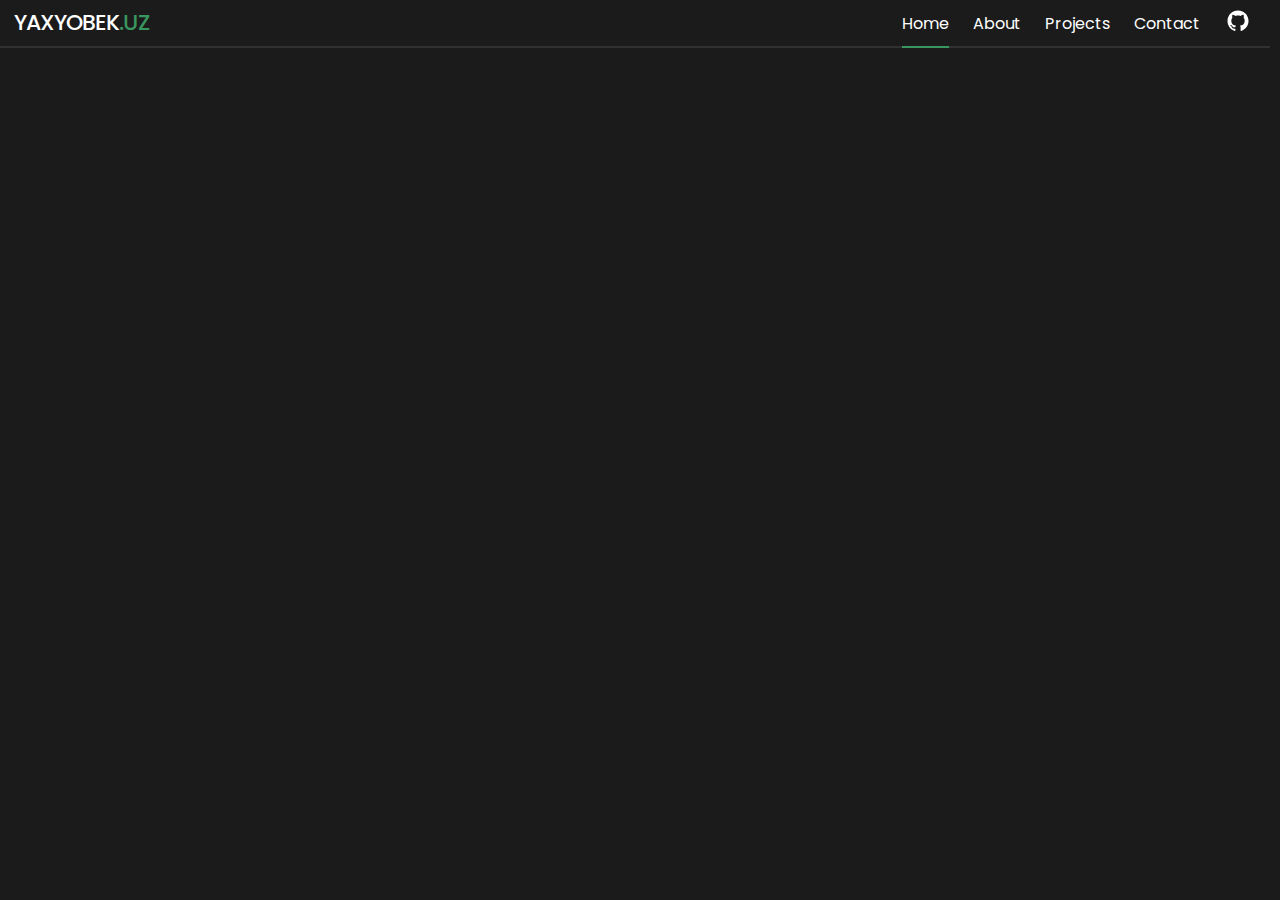
==== pages/index.html @ e4a643f2 "create header" ====
<html lang="en">
  <head>
    <meta charset="UTF-8" />
    <meta name="viewport" content="width=device-width, initial-scale=1.0" />
    <link rel="preconnect" href="https://fonts.googleapis.com" />
    <link rel="preconnect" href="https://fonts.gstatic.com" crossorigin />
    <link
      href="https://fonts.googleapis.com/css2?family=Poppins:ital,wght@0,100;0,200;0,300;0,400;0,500;0,600;0,700;0,800;0,900;1,100;1,200;1,300;1,400;1,500;1,600;1,700;1,800;1,900&family=Rubik+Glitch&display=swap"
      rel="stylesheet"
    />
    <link rel="stylesheet" href="../styles/css/index.css" />

    <script src="../components/header-component.js"></script>
    <title>Portfolio</title>
  </head>
  <body>
    <header-component></header-component>
  </body>
</html>
---- styles/css/index.css ----
.header {
  display: flex;
  align-items: center;
  justify-content: space-between;
  height: 48px;
  padding: 8px 14px;
  gap: 0px;
  border-bottom: 2px solid rgb(49, 49, 49);
  color: rgb(255, 255, 255);
}
.header .header__title {
  font-size: 22px;
  font-weight: 500;
  line-height: 28px;
  letter-spacing: -1px;
  text-align: center;
  gap: 0;
}
.header .header__title ::after {
  content: ".UZ";
  color: rgb(57, 150, 95);
}
.header .header__right {
  display: flex;
  align-items: center;
  justify-content: center;
  font-size: 16px;
  gap: 24px;
}
.header .header__right ul {
  list-style: none;
  display: flex;
  gap: 24px;
}
.header .header__right ul li a {
  position: relative;
  text-decoration: none;
  color: rgb(255, 255, 255);
}
.header .header__right ul li a:hover {
  padding-bottom: 13px;
}
.header .header__right ul li a:hover::after {
  content: "";
  position: absolute;
  left: 0;
  right: 0;
  bottom: 0;
  height: 2px;
  width: 100%;
  transform: scaleX(1);
  background-color: rgba(57, 150, 95, 0.5);
}
.header .header__right ul li .active {
  padding-bottom: 13px;
}
.header .header__right ul li .active::after {
  content: "";
  position: absolute;
  left: 0;
  right: 0;
  bottom: 0;
  height: 2px;
  width: 100%;
  transform: scaleX(1);
  background-color: rgb(57, 150, 95);
}
.header .header__right .header__right__git-link {
  padding: 2px;
  width: 32px;
  height: 32px;
  gap: 10px;
}

* {
  scrollbar-width: thin;
  scrollbar-gutter: stable;
  margin: 0;
  padding: 0;
  box-sizing: border-box;
  font-family: "Poppins", sans-serif;
  background-color: rgb(27, 27, 27);
}
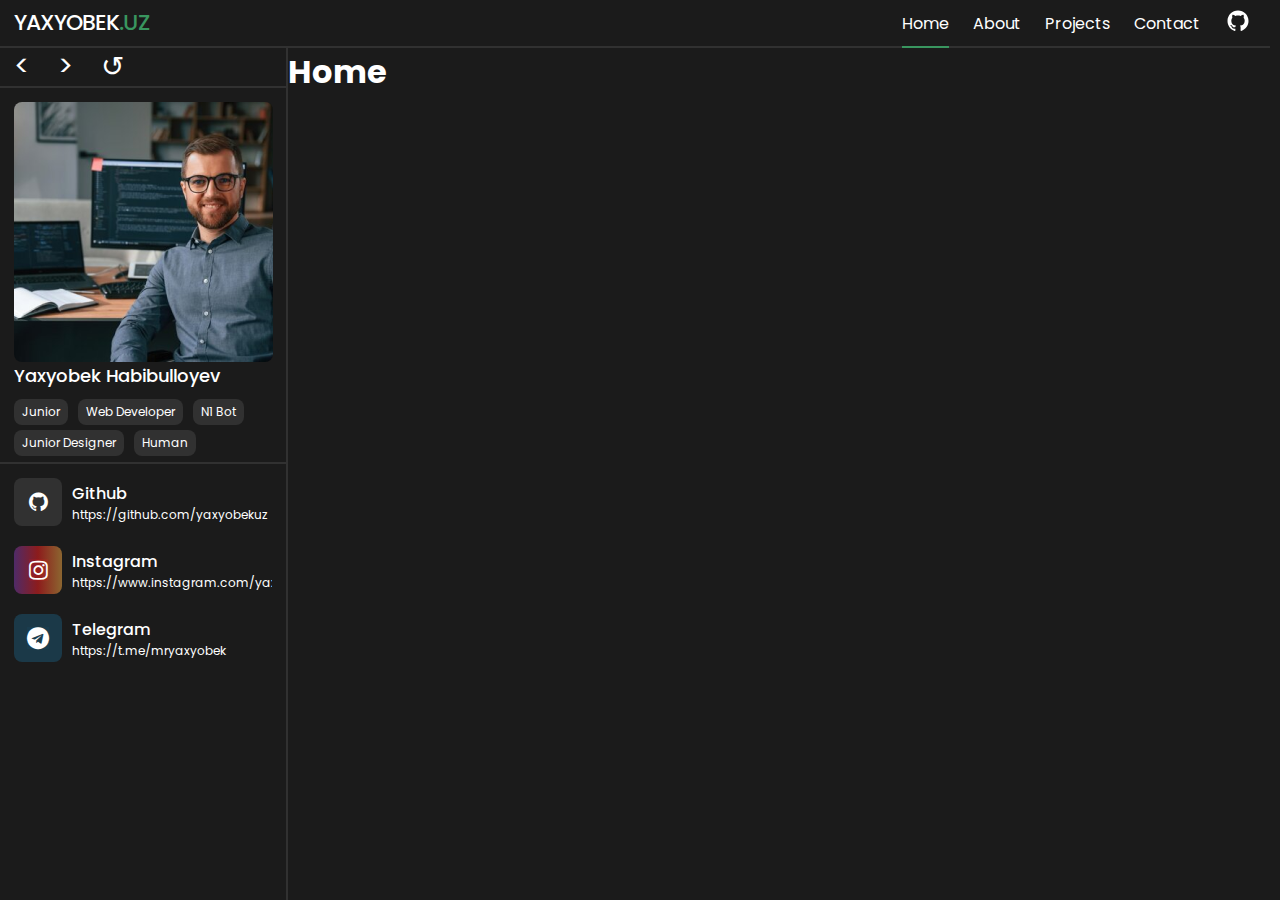
==== commit 9cf6ed89: "create sidebar" ====
--- a/pages/index.html
+++ b/pages/index.html
@@ -5,15 +5,25 @@
     <link rel="preconnect" href="https://fonts.googleapis.com" />
     <link rel="preconnect" href="https://fonts.gstatic.com" crossorigin />
     <link
-      href="https://fonts.googleapis.com/css2?family=Poppins:ital,wght@0,100;0,200;0,300;0,400;0,500;0,600;0,700;0,800;0,900;1,100;1,200;1,300;1,400;1,500;1,600;1,700;1,800;1,900&family=Rubik+Glitch&display=swap"
+      href="https://fonts.googleapis.com/css2?family=Poppins:wght@100;200;300;400;500;600;700;800;900&family=Rubik+Glitch&display=swap"
       rel="stylesheet"
     />
+    <link
+      rel="stylesheet"
+      href="https://cdnjs.cloudflare.com/ajax/libs/font-awesome/4.7.0/css/font-awesome.min.css"
+    />
+
     <link rel="stylesheet" href="../styles/css/index.css" />
-
     <script src="../components/header-component.js"></script>
+    <script src="../components/sidebar-component.js"></script>
     <title>Portfolio</title>
   </head>
+
   <body>
     <header-component></header-component>
+    <div class="content_wrapper">
+      <sidebar-component></sidebar-component>
+      <h1>Home</h1>
+    </div>
   </body>
 </html>
--- a/styles/css/index.css
+++ b/styles/css/index.css
@@ -6,7 +6,6 @@
   padding: 8px 14px;
   gap: 0px;
   border-bottom: 2px solid rgb(49, 49, 49);
-  color: rgb(255, 255, 255);
 }
 .header .header__title {
   font-size: 22px;
@@ -34,7 +33,6 @@
 }
 .header .header__right ul li a {
   position: relative;
-  text-decoration: none;
   color: rgb(255, 255, 255);
 }
 .header .header__right ul li a:hover {
@@ -72,12 +70,129 @@
   gap: 10px;
 }
 
+.sidebar {
+  width: 288px;
+  height: calc(100vh - 48px);
+  border-right: 2px solid rgb(49, 49, 49);
+}
+.sidebar .sidebar__navigation {
+  height: 40px;
+  border-bottom: 2px solid rgb(49, 49, 49);
+  gap: 20px;
+  display: flex;
+  padding: 0 10px;
+}
+.sidebar .sidebar__navigation button {
+  display: flex;
+  align-items: center;
+  justify-content: center;
+  font-size: 28px;
+  padding: 0 4px;
+}
+.sidebar .sidebar__profile {
+  height: 376px;
+  border-bottom: 2px solid rgb(49, 49, 49);
+  padding: 14px;
+}
+.sidebar .sidebar__profile img {
+  border-radius: 8px;
+}
+.sidebar .sidebar__profile .sidebar__profile__name {
+  margin-top: 10px;
+  font-size: 18px;
+  font-weight: 500;
+}
+.sidebar .sidebar__profile .sidebar__profile__description {
+  display: flex;
+  flex-wrap: wrap;
+  column-gap: 10px;
+  row-gap: 5px;
+  margin-top: 10px;
+}
+.sidebar .sidebar__profile .sidebar__profile__description span {
+  padding: 6 8px;
+  border-radius: 8px;
+  font-size: 12px;
+  font-weight: 400;
+  line-height: 14px;
+  text-align: center;
+  background-color: rgb(49, 49, 49);
+}
+.sidebar .sidebar__links {
+  padding: 14px;
+  display: flex;
+  flex-direction: column;
+  gap: 20px;
+}
+.sidebar .sidebar__links .sidebar__link {
+  display: flex;
+  align-items: center;
+  justify-content: space-between;
+  gap: 10px;
+}
+.sidebar .sidebar__links .sidebar__link .sidebar__link__icon_wrapper {
+  display: flex;
+  align-items: center;
+  justify-content: center;
+  width: 48px;
+  height: 48px;
+  border-radius: 8px;
+}
+.sidebar .sidebar__links .sidebar__link .sidebar__link__icon_wrapper i {
+  font-size: 22px;
+}
+.sidebar .sidebar__links .sidebar__link #git-icon {
+  background-color: rgb(49, 49, 49);
+}
+.sidebar .sidebar__links .sidebar__link #git-icon i {
+  background-color: rgb(49, 49, 49);
+}
+.sidebar .sidebar__links .sidebar__link #inst-icon {
+  background: rgba(131, 58, 180, 0.5);
+  background: linear-gradient(to right, rgba(131, 58, 180, 0.5), rgba(253, 29, 29, 0.5), rgba(252, 176, 69, 0.5));
+}
+.sidebar .sidebar__links .sidebar__link #inst-icon i {
+  background-color: rgba(253, 29, 29, 0.1);
+}
+.sidebar .sidebar__links .sidebar__link #telegram-icon {
+  background-color: rgba(27, 146, 209, 0.25);
+}
+.sidebar .sidebar__links .sidebar__link #telegram-icon i {
+  background-color: rgba(27, 146, 209, 0.05);
+}
+.sidebar .sidebar__links .sidebar__link a {
+  color: rgb(229, 231, 235);
+  width: 200px;
+  overflow: hidden;
+}
+.sidebar .sidebar__links .sidebar__link a .social__media {
+  font-size: 16px;
+  font-weight: 500;
+}
+.sidebar .sidebar__links .sidebar__link a .social__link {
+  font-size: 12px;
+  font-weight: 400;
+}
+
 * {
   scrollbar-width: thin;
   scrollbar-gutter: stable;
+  color: rgb(255, 255, 255);
   margin: 0;
   padding: 0;
   box-sizing: border-box;
   font-family: "Poppins", sans-serif;
   background-color: rgb(27, 27, 27);
+}
+
+a {
+  text-decoration: none;
+}
+
+button {
+  all: unset;
+}
+
+.content_wrapper {
+  display: flex;
 }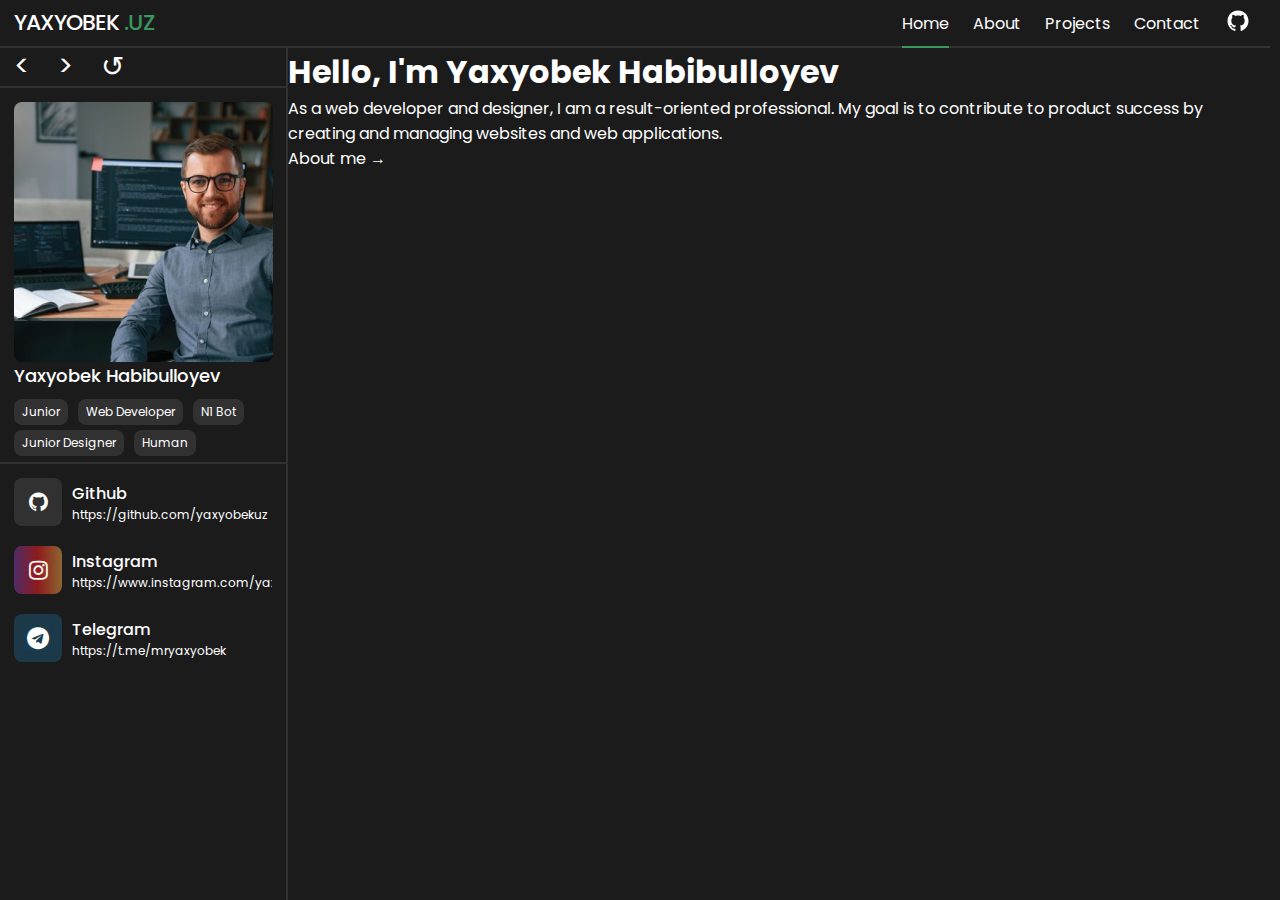
==== commit dc348775: "add content to home page" ====
--- a/pages/index.html
+++ b/pages/index.html
@@ -23,7 +23,21 @@
     <header-component></header-component>
     <div class="content_wrapper">
       <sidebar-component></sidebar-component>
-      <h1>Home</h1>
+      <div class="home">
+        <h1 class="home__title">
+          <span>Hello, I'm </span>
+          <span class="home__title__name">Yaxyobek Habibulloyev</span>
+        </h1>
+        <p class="home__text">
+          As a web developer and designer, I am a result-oriented professional.
+          My goal is to contribute to product success by creating and managing
+          websites and web applications.
+        </p>
+        <a href="./about.html" class="nav_button">
+          <span>About me</span>
+          <span class="arrow_icon">&#8594;</span>
+        </a>
+      </div>
     </div>
   </body>
 </html>
--- a/styles/css/index.css
+++ b/styles/css/index.css
@@ -15,7 +15,7 @@
   text-align: center;
   gap: 0;
 }
-.header .header__title ::after {
+.header .header__title::after {
   content: ".UZ";
   color: rgb(57, 150, 95);
 }
@@ -176,6 +176,7 @@
 
 * {
   scrollbar-width: thin;
+  scrollbar-color: rgb(49, 49, 49) #000;
   scrollbar-gutter: stable;
   color: rgb(255, 255, 255);
   margin: 0;
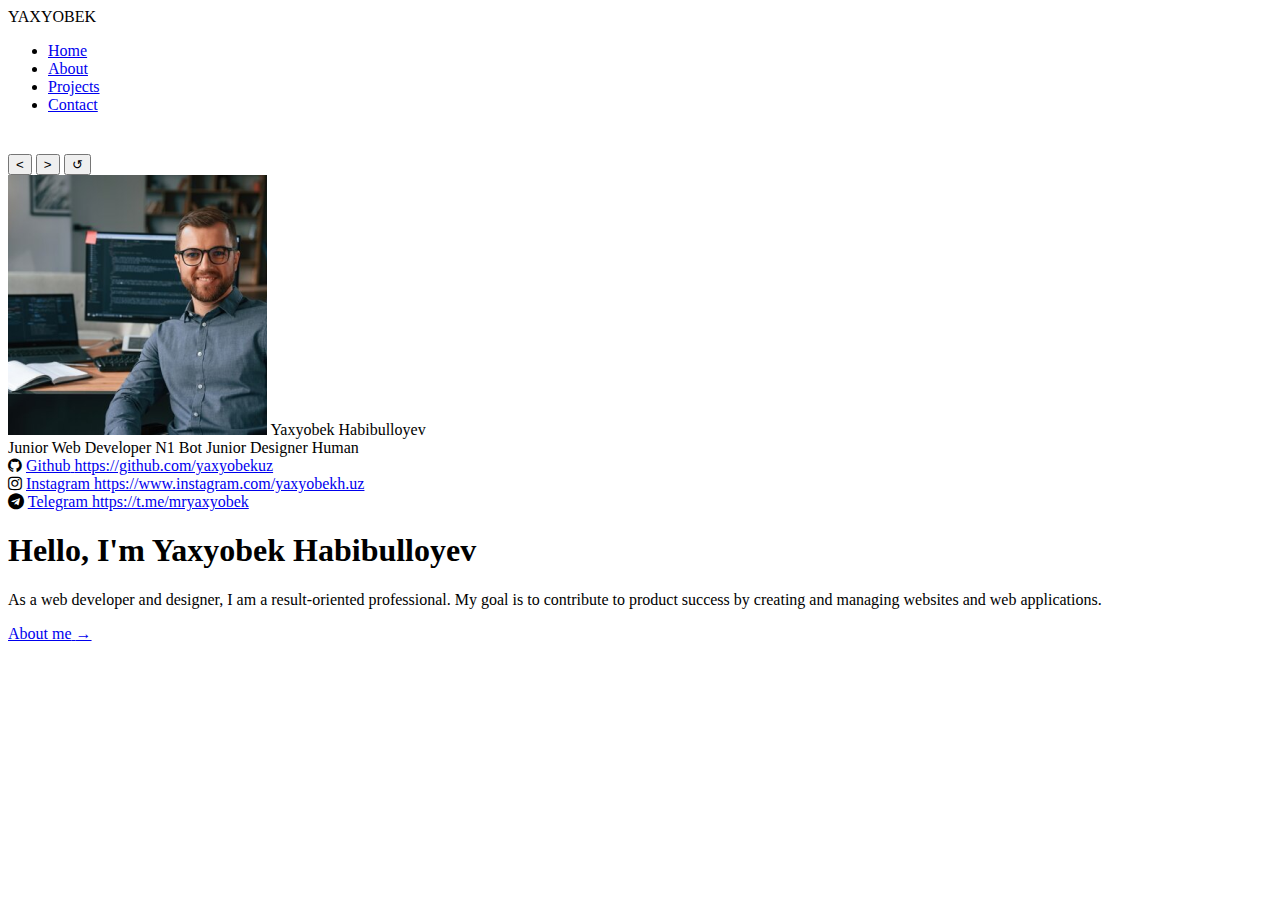
==== commit b16c9bf4: "Update .gitignore to exclude .vscode and styles/css directories" ====
--- a/pages/index.html
+++ b/pages/index.html
@@ -14,8 +14,8 @@
     />
 
     <link rel="stylesheet" href="../styles/css/index.css" />
-    <script src="../components/header-component.js"></script>
-    <script src="../components/sidebar-component.js"></script>
+    <script src="../components/header-component.js" defer></script>
+    <script src="../components/sidebar-component.js" defer></script>
     <title>Portfolio</title>
   </head>
 
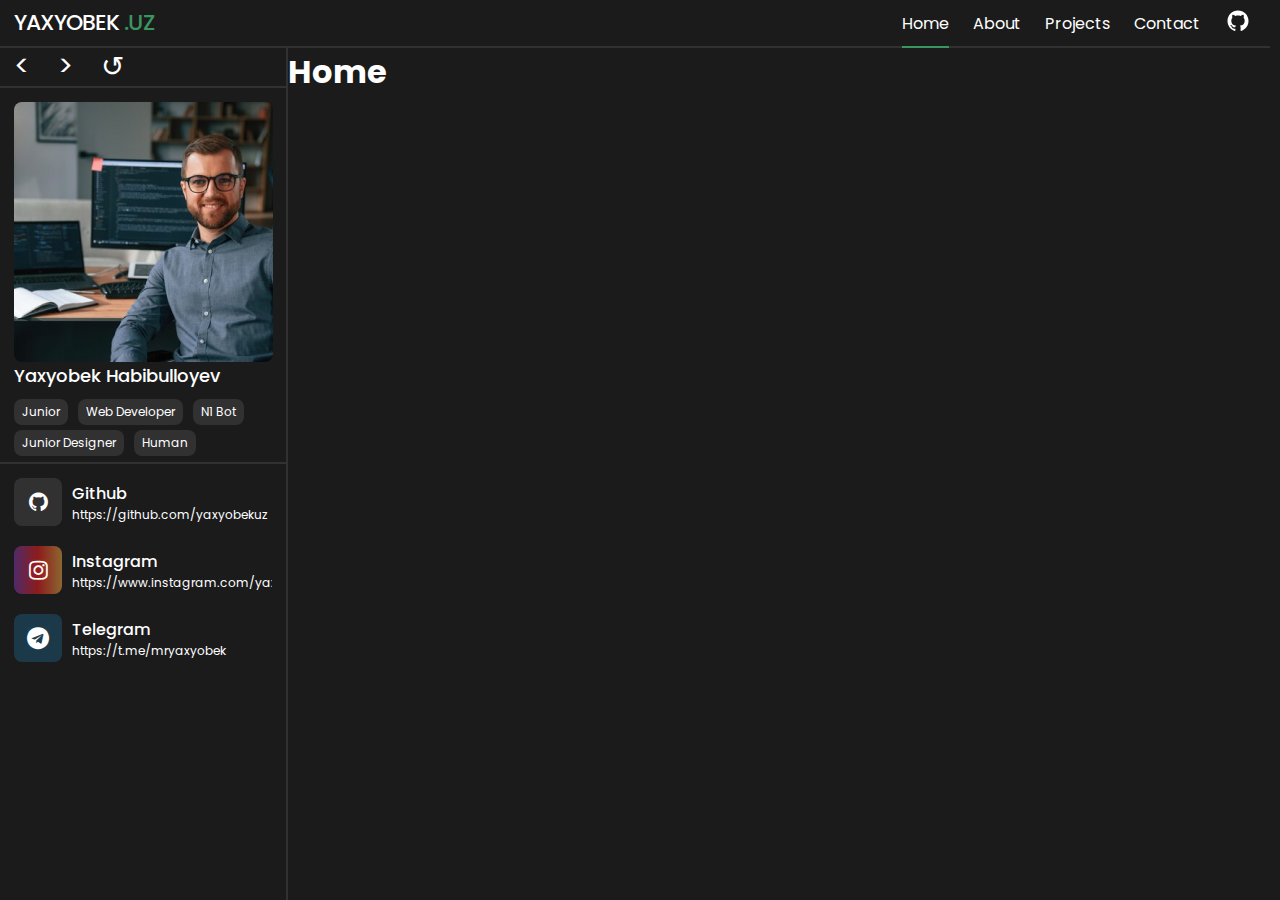
==== commit 23c5c96f: "Merge pull request #1 from vladochka2812/navbar" ====
--- a/pages/index.html
+++ b/pages/index.html
@@ -14,8 +14,8 @@
     />
 
     <link rel="stylesheet" href="../styles/css/index.css" />
-    <script src="../components/header-component.js" defer></script>
-    <script src="../components/sidebar-component.js" defer></script>
+    <script src="../components/header-component.js"></script>
+    <script src="../components/sidebar-component.js"></script>
     <title>Portfolio</title>
   </head>
 
@@ -23,21 +23,7 @@
     <header-component></header-component>
     <div class="content_wrapper">
       <sidebar-component></sidebar-component>
-      <div class="home">
-        <h1 class="home__title">
-          <span>Hello, I'm </span>
-          <span class="home__title__name">Yaxyobek Habibulloyev</span>
-        </h1>
-        <p class="home__text">
-          As a web developer and designer, I am a result-oriented professional.
-          My goal is to contribute to product success by creating and managing
-          websites and web applications.
-        </p>
-        <a href="./about.html" class="nav_button">
-          <span>About me</span>
-          <span class="arrow_icon">&#8594;</span>
-        </a>
-      </div>
+      <h1>Home</h1>
     </div>
   </body>
 </html>
--- a/styles/css/index.css
+++ b/styles/css/index.css
@@ -0,0 +1,199 @@
+.header {
+  display: flex;
+  align-items: center;
+  justify-content: space-between;
+  height: 48px;
+  padding: 8px 14px;
+  gap: 0px;
+  border-bottom: 2px solid rgb(49, 49, 49);
+}
+.header .header__title {
+  font-size: 22px;
+  font-weight: 500;
+  line-height: 28px;
+  letter-spacing: -1px;
+  text-align: center;
+  gap: 0;
+}
+.header .header__title::after {
+  content: ".UZ";
+  color: rgb(57, 150, 95);
+}
+.header .header__right {
+  display: flex;
+  align-items: center;
+  justify-content: center;
+  font-size: 16px;
+  gap: 24px;
+}
+.header .header__right ul {
+  list-style: none;
+  display: flex;
+  gap: 24px;
+}
+.header .header__right ul li a {
+  position: relative;
+  color: rgb(255, 255, 255);
+}
+.header .header__right ul li a:hover {
+  padding-bottom: 13px;
+}
+.header .header__right ul li a:hover::after {
+  content: "";
+  position: absolute;
+  left: 0;
+  right: 0;
+  bottom: 0;
+  height: 2px;
+  width: 100%;
+  transform: scaleX(1);
+  background-color: rgba(57, 150, 95, 0.5);
+}
+.header .header__right ul li .active {
+  padding-bottom: 13px;
+}
+.header .header__right ul li .active::after {
+  content: "";
+  position: absolute;
+  left: 0;
+  right: 0;
+  bottom: 0;
+  height: 2px;
+  width: 100%;
+  transform: scaleX(1);
+  background-color: rgb(57, 150, 95);
+}
+.header .header__right .header__right__git-link {
+  padding: 2px;
+  width: 32px;
+  height: 32px;
+  gap: 10px;
+}
+
+.sidebar {
+  width: 288px;
+  height: calc(100vh - 48px);
+  border-right: 2px solid rgb(49, 49, 49);
+}
+.sidebar .sidebar__navigation {
+  height: 40px;
+  border-bottom: 2px solid rgb(49, 49, 49);
+  gap: 20px;
+  display: flex;
+  padding: 0 10px;
+}
+.sidebar .sidebar__navigation button {
+  display: flex;
+  align-items: center;
+  justify-content: center;
+  font-size: 28px;
+  padding: 0 4px;
+}
+.sidebar .sidebar__profile {
+  height: 376px;
+  border-bottom: 2px solid rgb(49, 49, 49);
+  padding: 14px;
+}
+.sidebar .sidebar__profile img {
+  border-radius: 8px;
+}
+.sidebar .sidebar__profile .sidebar__profile__name {
+  margin-top: 10px;
+  font-size: 18px;
+  font-weight: 500;
+}
+.sidebar .sidebar__profile .sidebar__profile__description {
+  display: flex;
+  flex-wrap: wrap;
+  column-gap: 10px;
+  row-gap: 5px;
+  margin-top: 10px;
+}
+.sidebar .sidebar__profile .sidebar__profile__description span {
+  padding: 6 8px;
+  border-radius: 8px;
+  font-size: 12px;
+  font-weight: 400;
+  line-height: 14px;
+  text-align: center;
+  background-color: rgb(49, 49, 49);
+}
+.sidebar .sidebar__links {
+  padding: 14px;
+  display: flex;
+  flex-direction: column;
+  gap: 20px;
+}
+.sidebar .sidebar__links .sidebar__link {
+  display: flex;
+  align-items: center;
+  justify-content: space-between;
+  gap: 10px;
+}
+.sidebar .sidebar__links .sidebar__link .sidebar__link__icon_wrapper {
+  display: flex;
+  align-items: center;
+  justify-content: center;
+  width: 48px;
+  height: 48px;
+  border-radius: 8px;
+}
+.sidebar .sidebar__links .sidebar__link .sidebar__link__icon_wrapper i {
+  font-size: 22px;
+}
+.sidebar .sidebar__links .sidebar__link #git-icon {
+  background-color: rgb(49, 49, 49);
+}
+.sidebar .sidebar__links .sidebar__link #git-icon i {
+  background-color: rgb(49, 49, 49);
+}
+.sidebar .sidebar__links .sidebar__link #inst-icon {
+  background: rgba(131, 58, 180, 0.5);
+  background: linear-gradient(to right, rgba(131, 58, 180, 0.5), rgba(253, 29, 29, 0.5), rgba(252, 176, 69, 0.5));
+}
+.sidebar .sidebar__links .sidebar__link #inst-icon i {
+  background-color: rgba(253, 29, 29, 0.1);
+}
+.sidebar .sidebar__links .sidebar__link #telegram-icon {
+  background-color: rgba(27, 146, 209, 0.25);
+}
+.sidebar .sidebar__links .sidebar__link #telegram-icon i {
+  background-color: rgba(27, 146, 209, 0.05);
+}
+.sidebar .sidebar__links .sidebar__link a {
+  color: rgb(229, 231, 235);
+  width: 200px;
+  overflow: hidden;
+}
+.sidebar .sidebar__links .sidebar__link a .social__media {
+  font-size: 16px;
+  font-weight: 500;
+}
+.sidebar .sidebar__links .sidebar__link a .social__link {
+  font-size: 12px;
+  font-weight: 400;
+}
+
+* {
+  scrollbar-width: thin;
+  scrollbar-color: rgb(49, 49, 49) #000;
+  scrollbar-gutter: stable;
+  color: rgb(255, 255, 255);
+  margin: 0;
+  padding: 0;
+  box-sizing: border-box;
+  font-family: "Poppins", sans-serif;
+  background-color: rgb(27, 27, 27);
+}
+
+a {
+  text-decoration: none;
+}
+
+button {
+  all: unset;
+}
+
+.content_wrapper {
+  display: flex;
+}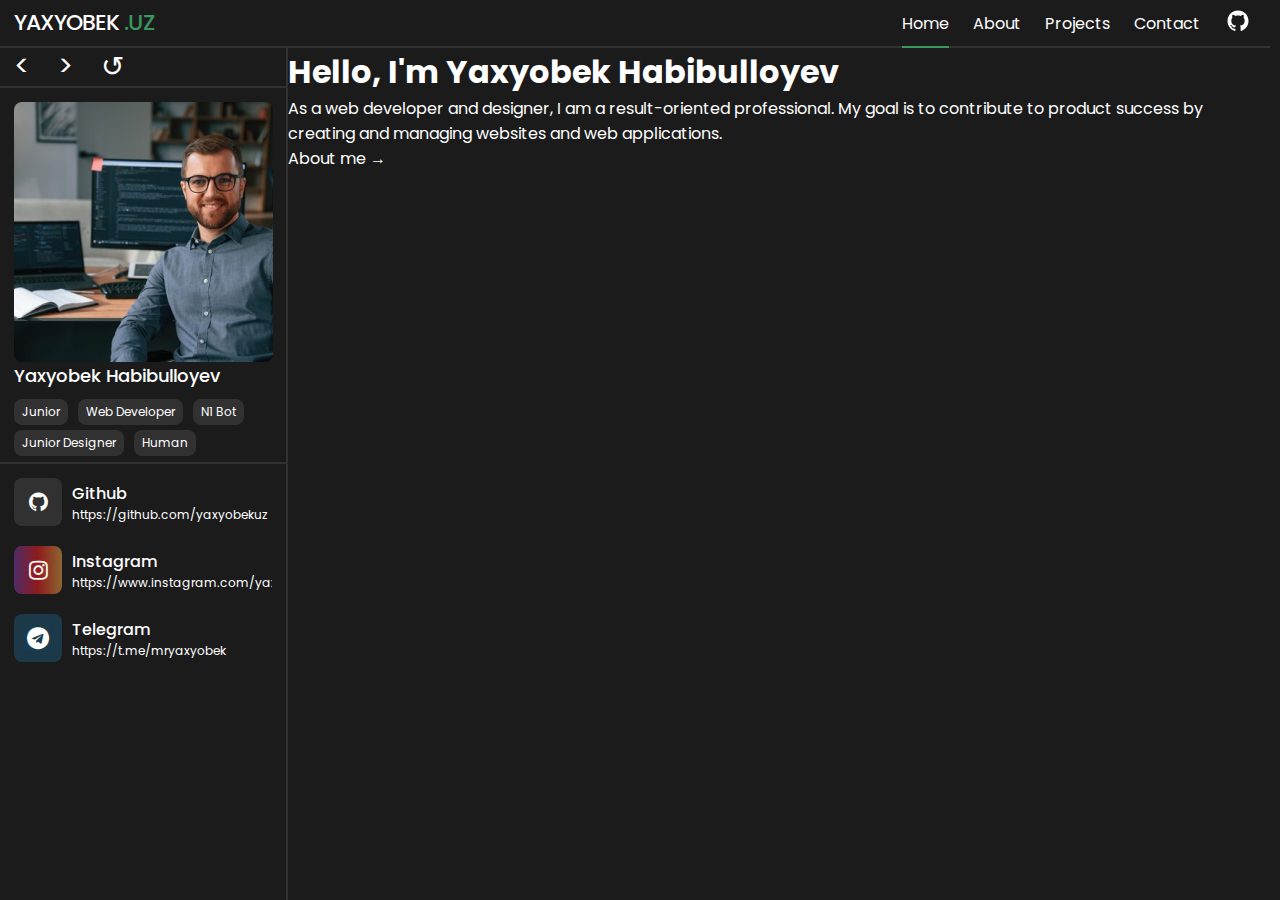
==== commit 697ec279: "Merge pull request #2 from vladochka2812/home-page" ====
--- a/pages/index.html
+++ b/pages/index.html
@@ -14,8 +14,8 @@
     />
 
     <link rel="stylesheet" href="../styles/css/index.css" />
-    <script src="../components/header-component.js"></script>
-    <script src="../components/sidebar-component.js"></script>
+    <script src="../components/header-component.js" defer></script>
+    <script src="../components/sidebar-component.js" defer></script>
     <title>Portfolio</title>
   </head>
 
@@ -23,7 +23,21 @@
     <header-component></header-component>
     <div class="content_wrapper">
       <sidebar-component></sidebar-component>
-      <h1>Home</h1>
+      <div class="home">
+        <h1 class="home__title">
+          <span>Hello, I'm </span>
+          <span class="home__title__name">Yaxyobek Habibulloyev</span>
+        </h1>
+        <p class="home__text">
+          As a web developer and designer, I am a result-oriented professional.
+          My goal is to contribute to product success by creating and managing
+          websites and web applications.
+        </p>
+        <a href="./about.html" class="nav_button">
+          <span>About me</span>
+          <span class="arrow_icon">&#8594;</span>
+        </a>
+      </div>
     </div>
   </body>
 </html>
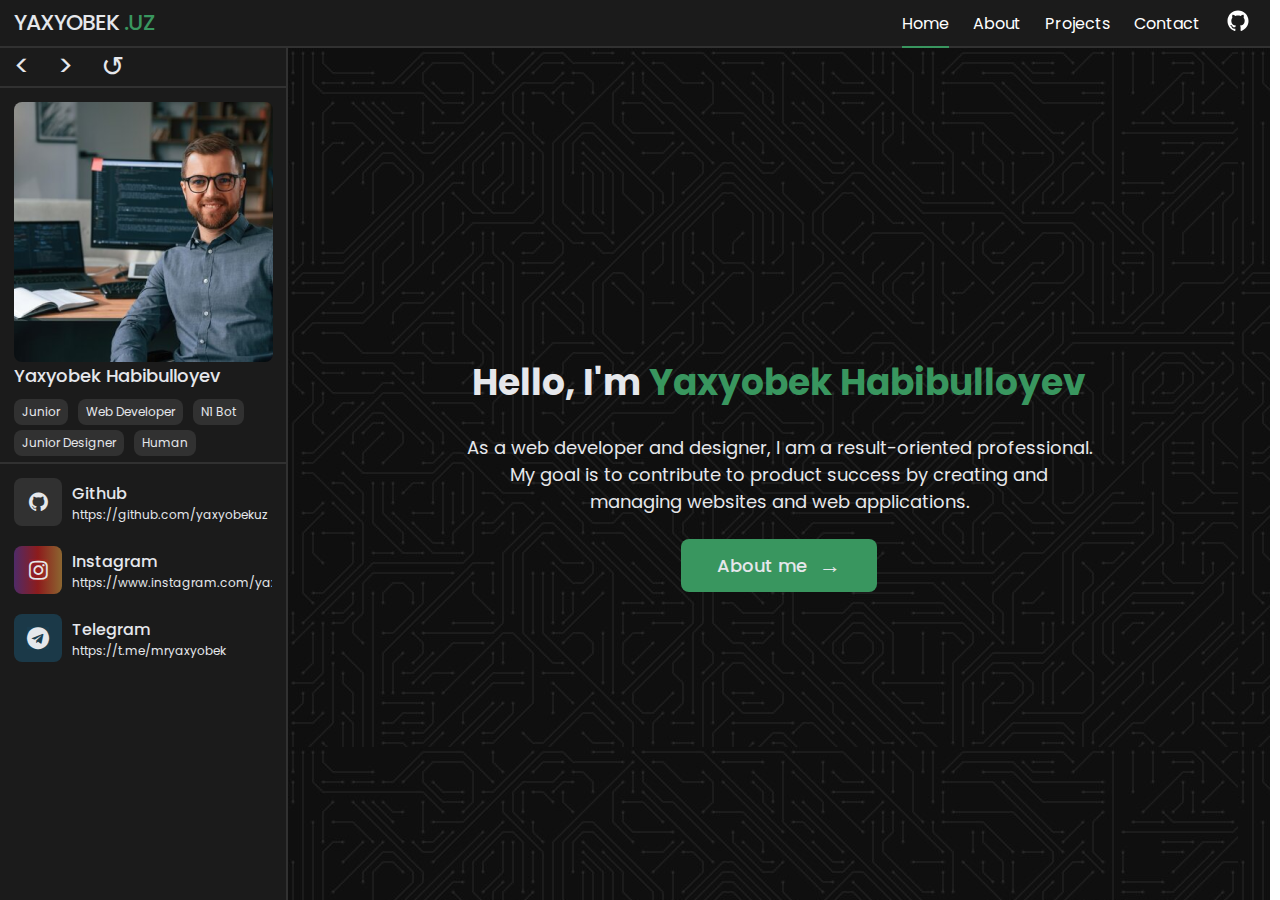
==== commit ca0e853d: "add content to about me page" ====
--- a/pages/index.html
+++ b/pages/index.html
@@ -21,8 +21,10 @@
 
   <body>
     <header-component></header-component>
+
     <div class="content_wrapper">
       <sidebar-component></sidebar-component>
+
       <div class="home">
         <h1 class="home__title">
           <span>Hello, I'm </span>
--- a/styles/css/index.css
+++ b/styles/css/index.css
@@ -2,10 +2,14 @@
   display: flex;
   align-items: center;
   justify-content: space-between;
+  width: 100%;
+  position: sticky;
+  top: 0;
   height: 48px;
   padding: 8px 14px;
   gap: 0px;
   border-bottom: 2px solid rgb(49, 49, 49);
+  background-color: rgb(27, 27, 27);
 }
 .header .header__title {
   font-size: 22px;
@@ -47,7 +51,7 @@
   height: 2px;
   width: 100%;
   transform: scaleX(1);
-  background-color: rgba(57, 150, 95, 0.5);
+  background-color: rgba(57, 150, 95, 0.6);
 }
 .header .header__right ul li .active {
   padding-bottom: 13px;
@@ -71,9 +75,12 @@
 }
 
 .sidebar {
+  position: sticky;
+  top: 48px;
   width: 288px;
   height: calc(100vh - 48px);
   border-right: 2px solid rgb(49, 49, 49);
+  background-color: rgb(27, 27, 27);
 }
 .sidebar .sidebar__navigation {
   height: 40px;
@@ -161,7 +168,6 @@
   background-color: rgba(27, 146, 209, 0.05);
 }
 .sidebar .sidebar__links .sidebar__link a {
-  color: rgb(229, 231, 235);
   width: 200px;
   overflow: hidden;
 }
@@ -172,18 +178,118 @@
 .sidebar .sidebar__links .sidebar__link a .social__link {
   font-size: 12px;
   font-weight: 400;
+}
+
+.home {
+  display: flex;
+  align-items: center;
+  justify-content: center;
+  flex-direction: column;
+  width: 100%;
+  height: calc(100vh - 48px);
+  background-image: url("../body_bg.jpg");
+  gap: 24px;
+}
+.home .home__title {
+  font-size: 36px;
+  font-weight: 700;
+  line-height: 54px;
+}
+.home .home__title .home__title__name {
+  color: rgb(57, 150, 95);
+}
+.home .home__text {
+  width: 633px;
+  font-size: 18px;
+  font-weight: 400;
+  line-height: 27px;
+  text-align: center;
+}
+
+.about {
+  display: flex;
+  flex-direction: column;
+  width: 100%;
+  padding: 40 20px;
+}
+.about .about__me__text {
+  display: flex;
+  flex-direction: column;
+  margin-top: 36px;
+  row-gap: 20px;
+  font-size: 18px;
+}
+.about .nav_button {
+  margin-top: 36px;
+}
+.about .about__technologies {
+  margin-top: 48px;
+}
+.about .about__technologies .about__technologies__list {
+  margin-top: 36px;
+  display: grid;
+  gap: 1.25rem;
+  grid-template-columns: repeat(4, minmax(0, 1fr));
+}
+.about .about__technologies .about__technologies__list .technology__item {
+  display: flex;
+  align-items: center;
+  justify-content: center;
+  height: 8rem;
+  background-color: rgb(27, 27, 27);
+  border: 2px solid rgb(49, 49, 49);
+  border-radius: 0.75rem;
+}
+.about .about__technologies .about__technologies__list .technology__item .technology__logo {
+  height: 64px;
+  width: 64px;
+  object-fit: contain;
+}
+.about .about__technologies .about__technologies__list .technology__item .technology__name {
+  display: none;
+  font-size: 22px;
+}
+.about .about__do {
+  margin-top: 48px;
+}
+.about .about__do .about__do__list {
+  margin-top: 36px;
+  display: grid;
+  gap: 1.25rem;
+  grid-template-columns: repeat(2, minmax(0, 1fr));
+}
+.about .about__do .about__do__list .do__item {
+  display: flex;
+  align-items: center;
+  height: 8rem;
+  background-color: rgb(27, 27, 27);
+  border: 2px solid rgb(49, 49, 49);
+  border-radius: 0.75rem;
+  gap: 1.25rem;
+  padding: 1.25rem;
+}
+.about .about__do .about__do__list .do__item .do__text {
+  display: flex;
+  flex-direction: column;
+  gap: 6px;
+}
+.about .about__do .about__do__list .do__item .do__text .do__text__title {
+  font-size: 18px;
+  font-weight: 700;
+}
+.about .about__do .about__do__list .do__item .do__text .do__text__description {
+  font-size: 16px;
 }
 
 * {
   scrollbar-width: thin;
   scrollbar-color: rgb(49, 49, 49) #000;
   scrollbar-gutter: stable;
-  color: rgb(255, 255, 255);
+  color: rgb(229, 231, 235);
   margin: 0;
   padding: 0;
   box-sizing: border-box;
   font-family: "Poppins", sans-serif;
-  background-color: rgb(27, 27, 27);
 }
 
 a {
@@ -196,4 +302,60 @@
 
 .content_wrapper {
   display: flex;
+  background-image: url("../body_bg.jpg");
+}
+
+.nav_button {
+  display: flex;
+  align-items: center;
+  justify-content: center;
+  background-color: rgb(57, 150, 95);
+  padding: 10 36px;
+  gap: 12px;
+  border-radius: 8px;
+  font-size: 18px;
+  font-weight: 500;
+  max-width: 200px;
+}
+.nav_button .arrow_icon {
+  font-size: 22px;
+  transition-property: transform;
+  transition-duration: 0.25s;
+  transition-timing-function: cubic-bezier(0.4, 0, 0.2, 1);
+}
+.nav_button:hover {
+  background-color: rgba(57, 150, 95, 0.6);
+}
+.nav_button:hover .arrow_icon {
+  transform: translateX(5px);
+}
+
+.title_main {
+  display: flex;
+  flex-direction: column;
+  font-size: 36px;
+  gap: 8px;
+}
+.title_main::after {
+  content: "";
+  display: inline-block;
+  border-radius: 9999px;
+  background-color: rgb(57, 150, 95);
+  height: 0.5rem;
+  width: 8rem;
+}
+
+.title_sub {
+  display: flex;
+  flex-direction: column;
+  font-size: 30px;
+  gap: 8px;
+}
+.title_sub::after {
+  content: "";
+  display: inline-block;
+  border-radius: 9999px;
+  background-color: rgb(57, 150, 95);
+  height: 0.375rem;
+  width: 7rem;
 }